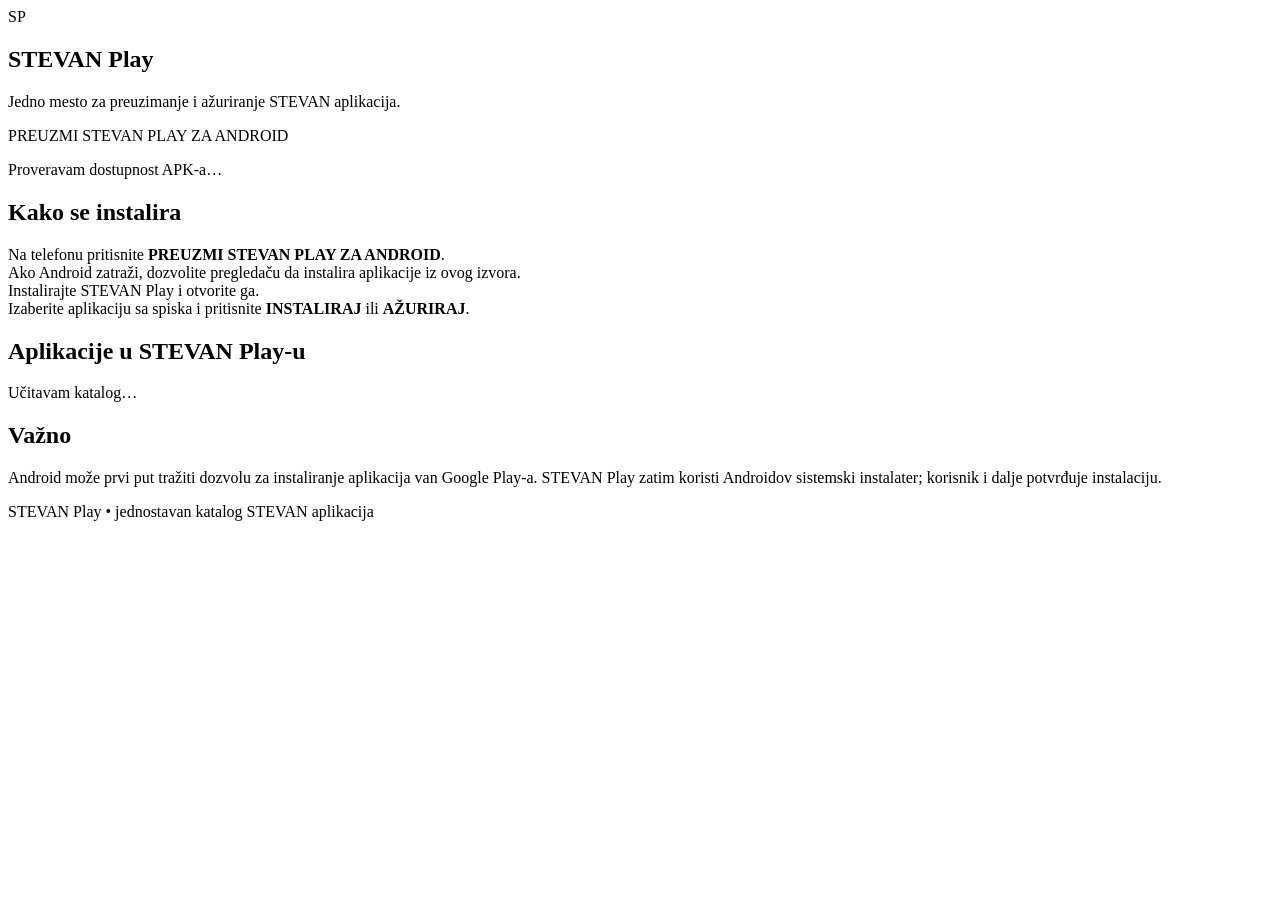
==== index.html @ 6d6dd3e3 "Dodaj početnu STEVAN Play stranicu" ====
<!doctype html>
<html lang="sr-Latn">
<head>
  <meta charset="utf-8">
  <meta name="viewport" content="width=device-width,initial-scale=1,viewport-fit=cover">
  <meta name="theme-color" content="#0b57d0">
  <meta name="description" content="STEVAN Play — jednostavno preuzimanje i ažuriranje STEVAN aplikacija za Android.">
  <title>STEVAN Play</title>
  <link rel="stylesheet" href="assets/style.css">
</head>
<body>
<main class="wrap">
  <section class="hero" aria-labelledby="naslov">
    <div class="logo" aria-hidden="true">SP</div>
    <h1 id="naslov">STEVAN Play</h1>
    <p class="lead">Jedno mesto za preuzimanje i ažuriranje STEVAN aplikacija.</p>
    <a id="downloadBtn" class="download disabled" aria-disabled="true">PREUZMI STEVAN PLAY ZA ANDROID</a>
    <p id="downloadStatus" class="status warn" aria-live="polite">Proveravam dostupnost APK-a…</p>
  </section>

  <section class="card" aria-labelledby="kako">
    <h2 id="kako">Kako se instalira</h2>
    <div class="steps">
      <div class="step">Na telefonu pritisnite <strong>PREUZMI STEVAN PLAY ZA ANDROID</strong>.</div>
      <div class="step">Ako Android zatraži, dozvolite pregledaču da instalira aplikacije iz ovog izvora.</div>
      <div class="step">Instalirajte STEVAN Play i otvorite ga.</div>
      <div class="step">Izaberite aplikaciju sa spiska i pritisnite <strong>INSTALIRAJ</strong> ili <strong>AŽURIRAJ</strong>.</div>
    </div>
  </section>

  <section aria-labelledby="aplikacije">
    <h2 id="aplikacije">Aplikacije u STEVAN Play-u</h2>
    <div id="apps" class="grid"><div class="card">Učitavam katalog…</div></div>
  </section>

  <section class="note" aria-labelledby="bezbednost">
    <h2 id="bezbednost">Važno</h2>
    <p>Android može prvi put tražiti dozvolu za instaliranje aplikacija van Google Play-a. STEVAN Play zatim koristi Androidov sistemski instalater; korisnik i dalje potvrđuje instalaciju.</p>
  </section>
</main>
<footer>STEVAN Play • jednostavan katalog STEVAN aplikacija</footer>
<script src="assets/app.js"></script>
</body>
</html>
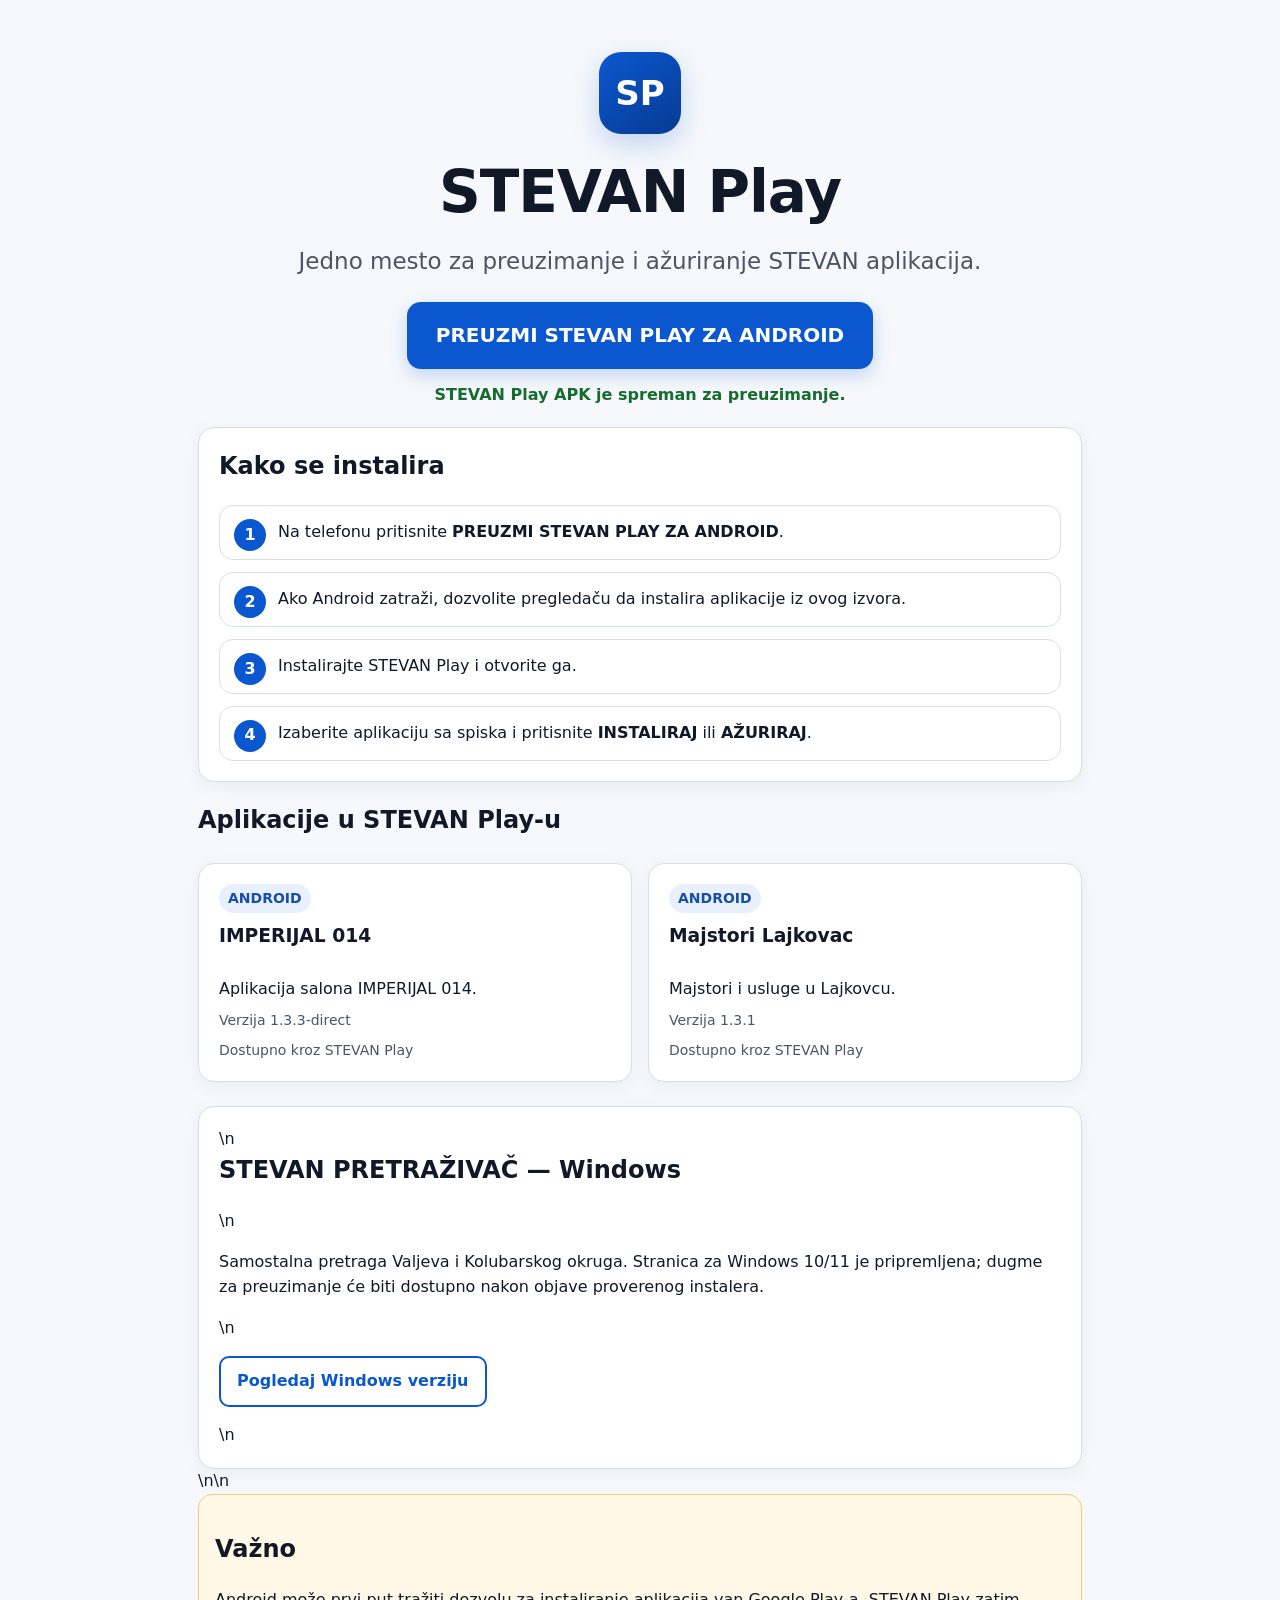
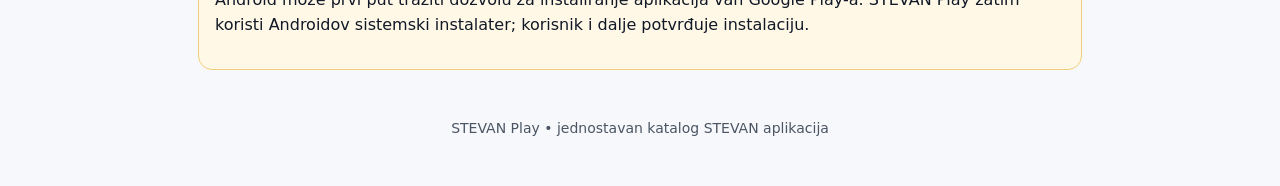
==== commit 58c01a2c: "Link Windows search app staging page from STEVAN Play homepage" ====
--- a/index.html
+++ b/index.html
@@ -33,7 +33,7 @@
     <div id="apps" class="grid"><div class="card">Učitavam katalog…</div></div>
   </section>
 
-  <section class="note" aria-labelledby="bezbednost">
+  <section class="card" aria-labelledby="windows-app">\n    <h2 id="windows-app">STEVAN PRETRAŽIVAČ — Windows</h2>\n    <p>Samostalna pretraga Valjeva i Kolubarskog okruga. Stranica za Windows 10/11 je pripremljena; dugme za preuzimanje će biti dostupno nakon objave proverenog instalera.</p>\n    <p><a class="btn" href="stevan-pretrazivac/">Pogledaj Windows verziju</a></p>\n  </section>\n\n  <section class="note" aria-labelledby="bezbednost">
     <h2 id="bezbednost">Važno</h2>
     <p>Android može prvi put tražiti dozvolu za instaliranje aplikacija van Google Play-a. STEVAN Play zatim koristi Androidov sistemski instalater; korisnik i dalje potvrđuje instalaciju.</p>
   </section>
--- a/assets/style.css
+++ b/assets/style.css
@@ -0,0 +1,30 @@
+:root{--bg:#f6f8fb;--card:#fff;--text:#111827;--muted:#4b5563;--accent:#0b57d0;--accent2:#063b91;--ok:#146c2e;--warn:#8a4b00;--border:#d7dee8;--focus:#ffbf47}
+*{box-sizing:border-box}
+html{scroll-behavior:smooth}
+body{margin:0;font-family:system-ui,-apple-system,"Segoe UI",Roboto,Arial,sans-serif;background:var(--bg);color:var(--text);line-height:1.55}
+a{color:inherit}
+.wrap{max-width:920px;margin:0 auto;padding:18px}
+.hero{padding:34px 0 20px;text-align:center}
+.logo{width:82px;height:82px;border-radius:22px;background:linear-gradient(145deg,var(--accent),var(--accent2));color:#fff;display:grid;place-items:center;margin:0 auto 14px;font-size:34px;font-weight:800;box-shadow:0 10px 28px rgba(11,87,208,.22)}
+h1{font-size:clamp(34px,8vw,58px);margin:0 0 6px;letter-spacing:-1px}
+.lead{font-size:clamp(18px,3.6vw,23px);color:var(--muted);max-width:700px;margin:0 auto 22px}
+.download{display:inline-flex;align-items:center;justify-content:center;min-height:62px;padding:15px 26px;border-radius:14px;background:var(--accent);color:#fff;text-decoration:none;font-size:20px;font-weight:800;border:3px solid transparent;box-shadow:0 6px 18px rgba(11,87,208,.22)}
+.download:hover{background:var(--accent2)}
+.download:focus-visible,.btn:focus-visible,a:focus-visible{outline:4px solid var(--focus);outline-offset:3px}
+.download.disabled{background:#6b7280;cursor:not-allowed;box-shadow:none}
+.status{margin:14px auto 0;max-width:720px;font-weight:700}
+.status.ok{color:var(--ok)}.status.warn{color:var(--warn)}
+.grid{display:grid;grid-template-columns:repeat(auto-fit,minmax(260px,1fr));gap:16px;margin:24px 0}
+.card{background:var(--card);border:1px solid var(--border);border-radius:16px;padding:20px;box-shadow:0 4px 18px rgba(0,0,0,.05)}
+.card h2,.card h3{margin-top:0}
+.steps{counter-reset:step;display:grid;gap:12px}
+.step{position:relative;padding:14px 14px 14px 58px;background:#fff;border:1px solid var(--border);border-radius:14px}
+.step:before{counter-increment:step;content:counter(step);position:absolute;left:14px;top:13px;width:32px;height:32px;border-radius:50%;display:grid;place-items:center;background:var(--accent);color:#fff;font-weight:800}
+.app{display:flex;flex-direction:column;gap:8px}
+.badge{display:inline-block;width:max-content;padding:4px 9px;border-radius:999px;background:#e8f0fe;color:#174ea6;font-weight:700;font-size:14px}
+.meta{color:var(--muted);font-size:14px}
+.btn{display:inline-flex;align-items:center;justify-content:center;min-height:48px;padding:11px 16px;border-radius:10px;border:2px solid var(--accent);color:var(--accent);font-weight:800;text-decoration:none;background:#fff}
+.note{background:#fff8e6;border:1px solid #f0cf7a;border-radius:14px;padding:16px}
+footer{padding:30px 0 46px;color:var(--muted);font-size:14px;text-align:center}
+@media (prefers-reduced-motion:reduce){*{scroll-behavior:auto!important}}
+@media (prefers-color-scheme:dark){:root{--bg:#111827;--card:#1f2937;--text:#f9fafb;--muted:#d1d5db;--border:#374151}.step{background:var(--card)}.note{background:#352b12;border-color:#7a6420}.btn{background:var(--card)}}
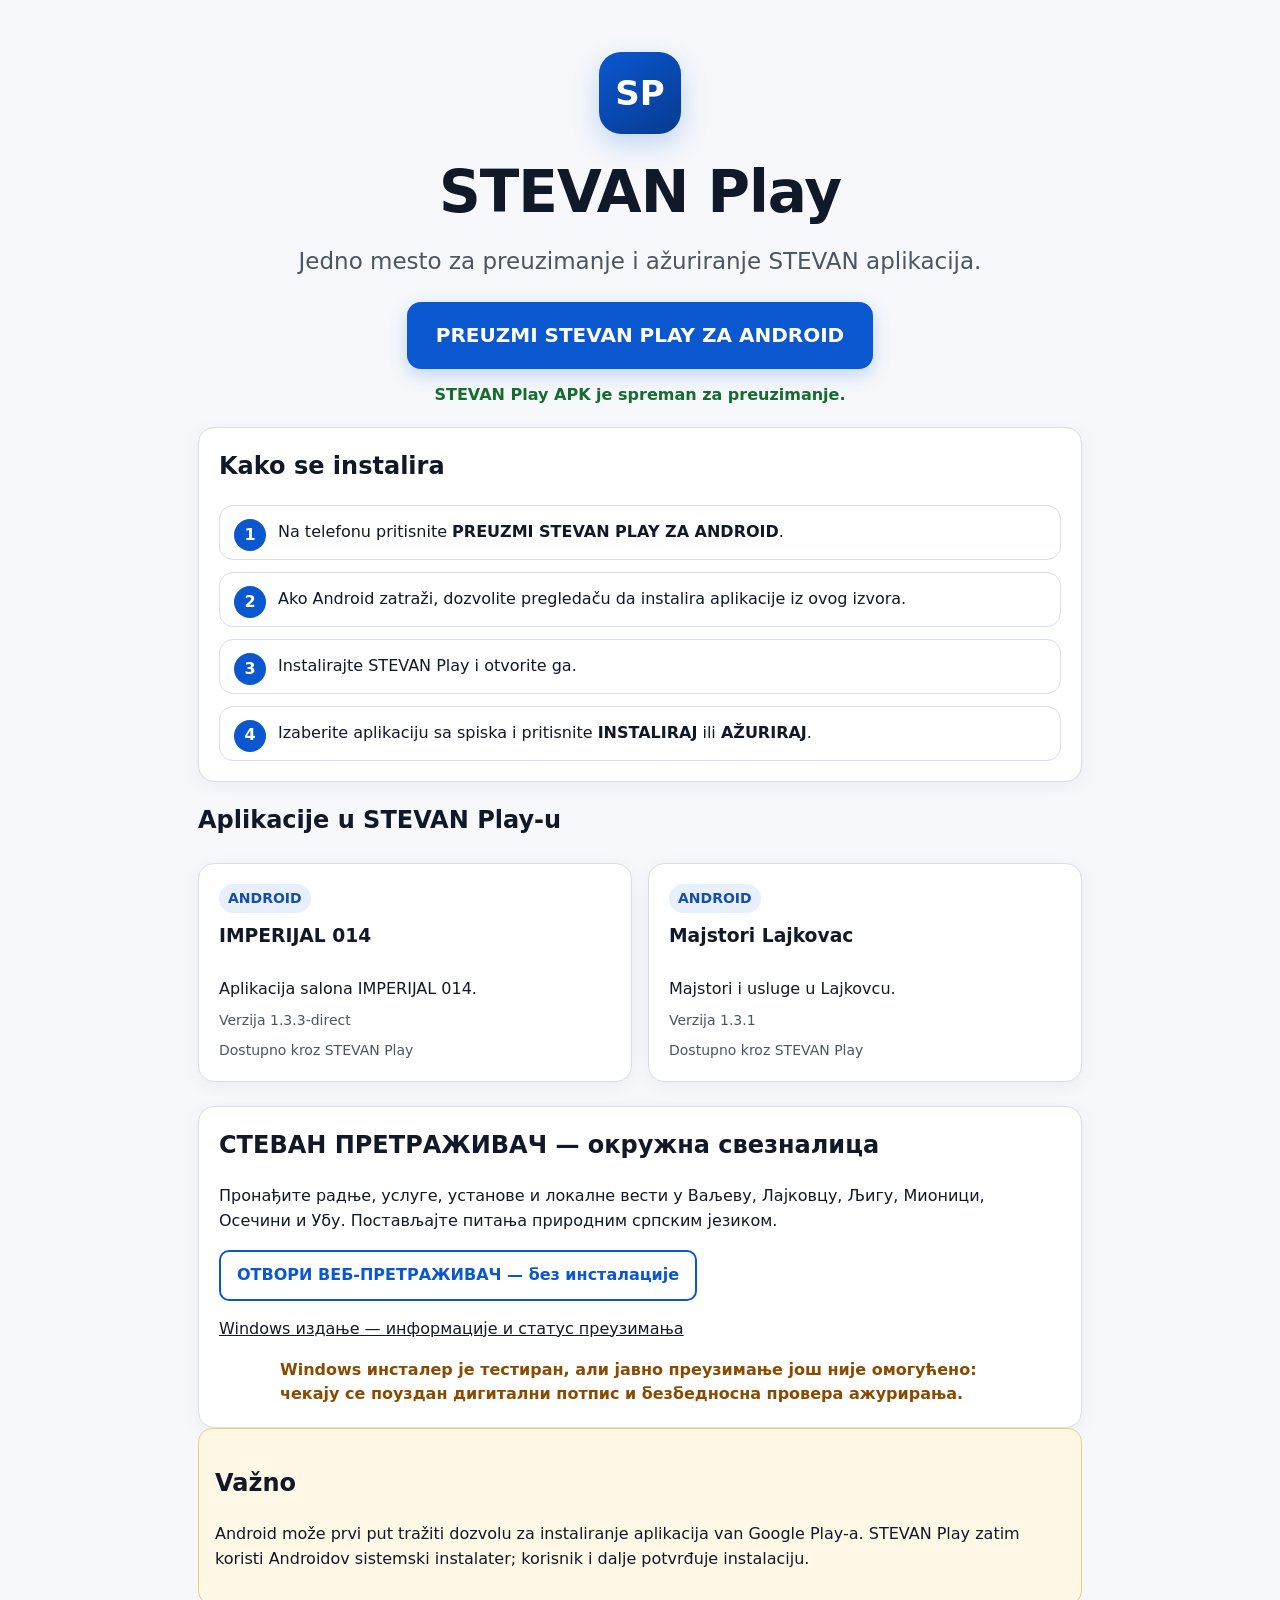
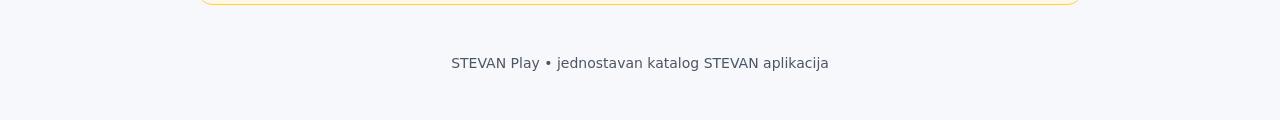
==== commit 5281da48: "STEVAN Play: istakni web pretrazivac i transparentan status Windows instalera" ====
--- a/index.html
+++ b/index.html
@@ -4,7 +4,7 @@
   <meta charset="utf-8">
   <meta name="viewport" content="width=device-width,initial-scale=1,viewport-fit=cover">
   <meta name="theme-color" content="#0b57d0">
-  <meta name="description" content="STEVAN Play — jednostavno preuzimanje i ažuriranje STEVAN aplikacija za Android.">
+  <meta name="description" content="STEVAN Play — preuzimanje STEVAN aplikacija i pristup STEVAN PRETRAŽIVAČU za Kolubarski okrug.">
   <title>STEVAN Play</title>
   <link rel="stylesheet" href="assets/style.css">
 </head>
@@ -33,7 +33,15 @@
     <div id="apps" class="grid"><div class="card">Učitavam katalog…</div></div>
   </section>
 
-  <section class="card" aria-labelledby="windows-app">\n    <h2 id="windows-app">STEVAN PRETRAŽIVAČ — Windows</h2>\n    <p>Samostalna pretraga Valjeva i Kolubarskog okruga. Stranica za Windows 10/11 je pripremljena; dugme za preuzimanje će biti dostupno nakon objave proverenog instalera.</p>\n    <p><a class="btn" href="stevan-pretrazivac/">Pogledaj Windows verziju</a></p>\n  </section>\n\n  <section class="note" aria-labelledby="bezbednost">
+  <section class="card" aria-labelledby="windows-app">
+    <h2 id="windows-app">СТЕВАН ПРЕТРАЖИВАЧ — окружна свезналица</h2>
+    <p>Пронађите радње, услуге, установе и локалне вести у Ваљеву, Лајковцу, Љигу, Мионици, Осечини и Убу. Постављајте питања природним српским језиком.</p>
+    <p><a class="btn" href="https://stevan-kolubara-index.014sita.workers.dev/pretrazivac">ОТВОРИ ВЕБ-ПРЕТРАЖИВАЧ — без инсталације</a></p>
+    <p><a href="stevan-pretrazivac/">Windows издање — информације и статус преузимања</a></p>
+    <p class="status warn">Windows инсталер је тестиран, али јавно преузимање још није омогућено: чекају се поуздан дигитални потпис и безбедносна провера ажурирања.</p>
+  </section>
+
+  <section class="note" aria-labelledby="bezbednost">
     <h2 id="bezbednost">Važno</h2>
     <p>Android može prvi put tražiti dozvolu za instaliranje aplikacija van Google Play-a. STEVAN Play zatim koristi Androidov sistemski instalater; korisnik i dalje potvrđuje instalaciju.</p>
   </section>
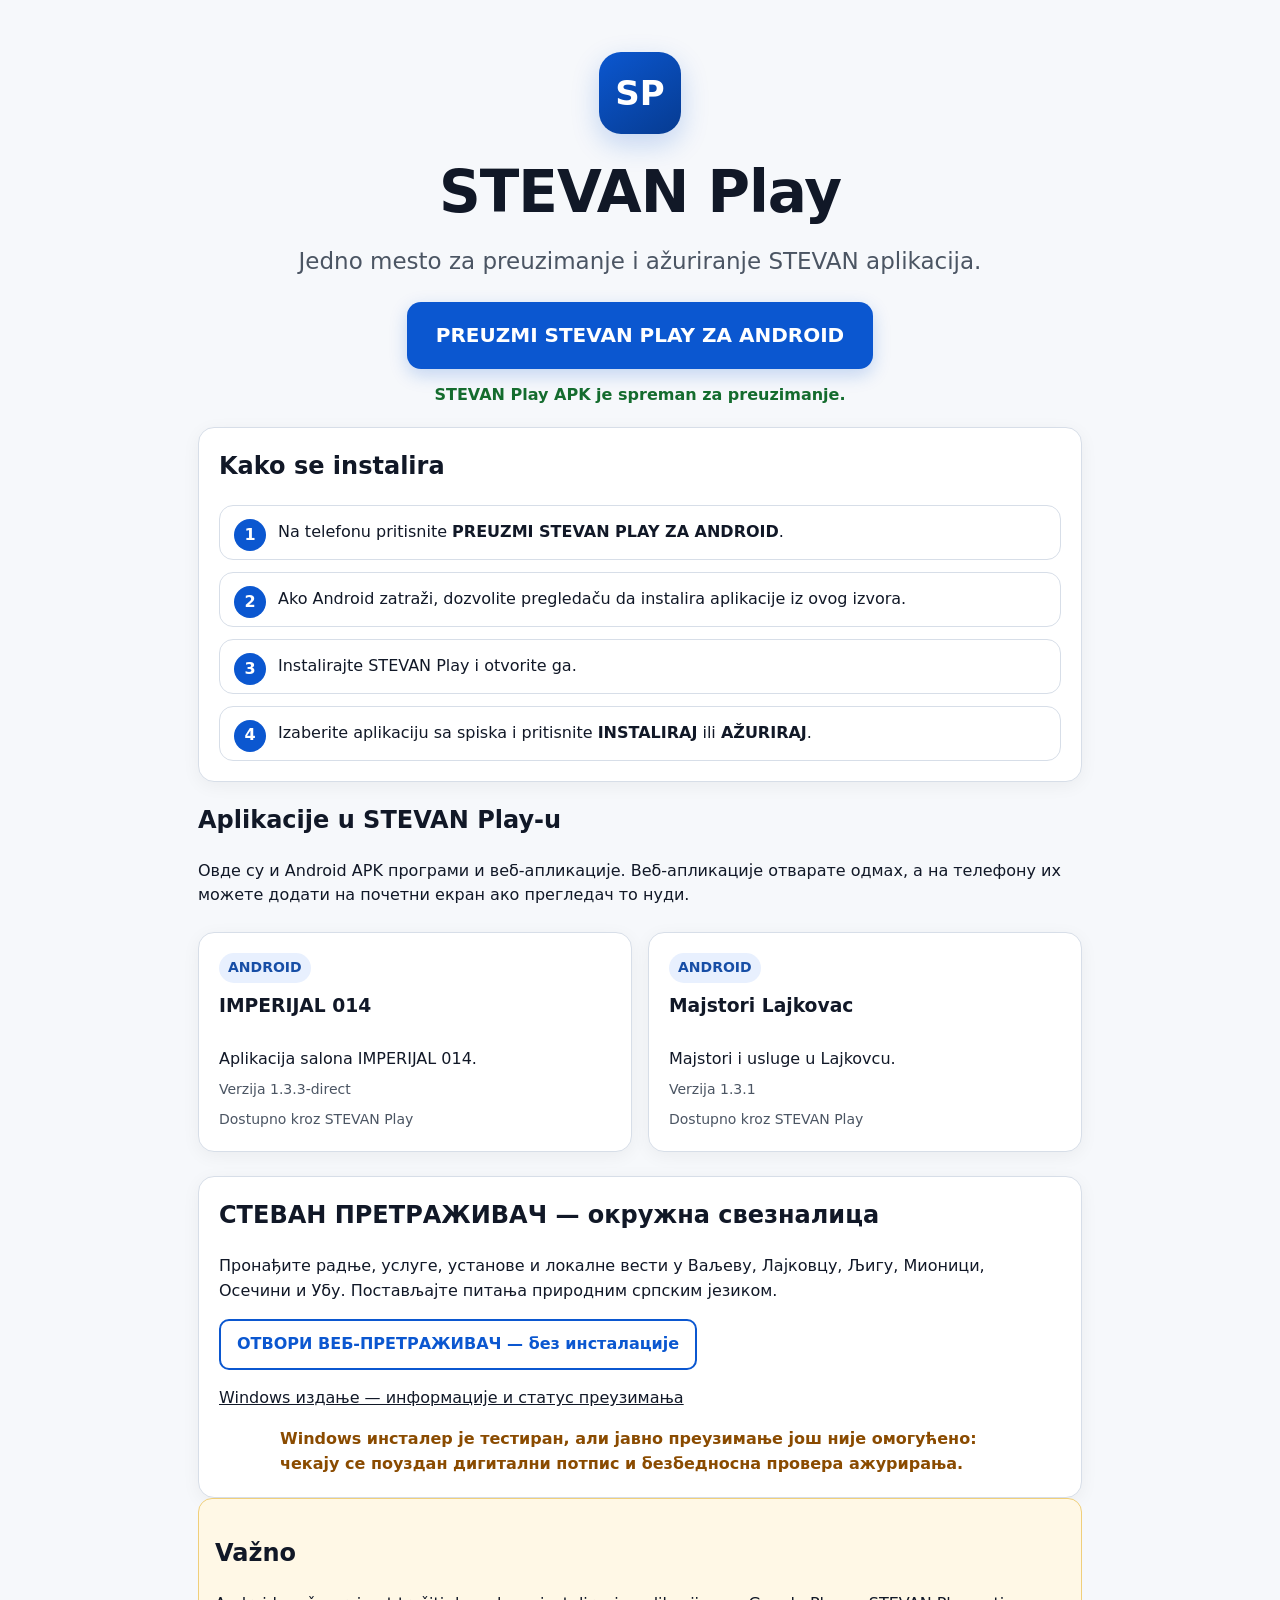
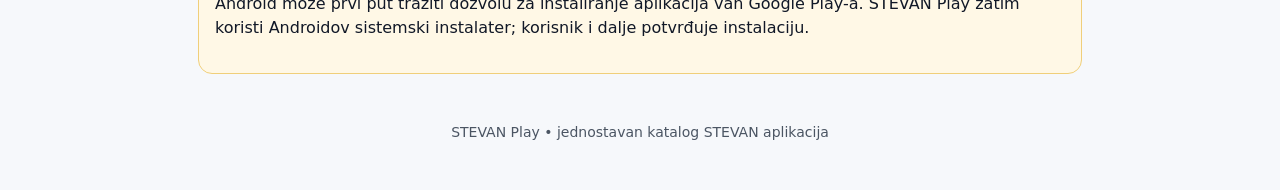
==== commit 29cf27c1: "feat(site): explain Android APK and PWA catalog" ====
--- a/index.html
+++ b/index.html
@@ -30,6 +30,7 @@
 
   <section aria-labelledby="aplikacije">
     <h2 id="aplikacije">Aplikacije u STEVAN Play-u</h2>
+    <p class="catalog-intro">Овде су и Android APK програми и веб-апликације. Веб-апликације отварате одмах, а на телефону их можете додати на почетни екран ако прегледач то нуди.</p>
     <div id="apps" class="grid"><div class="card">Učitavam katalog…</div></div>
   </section>
 
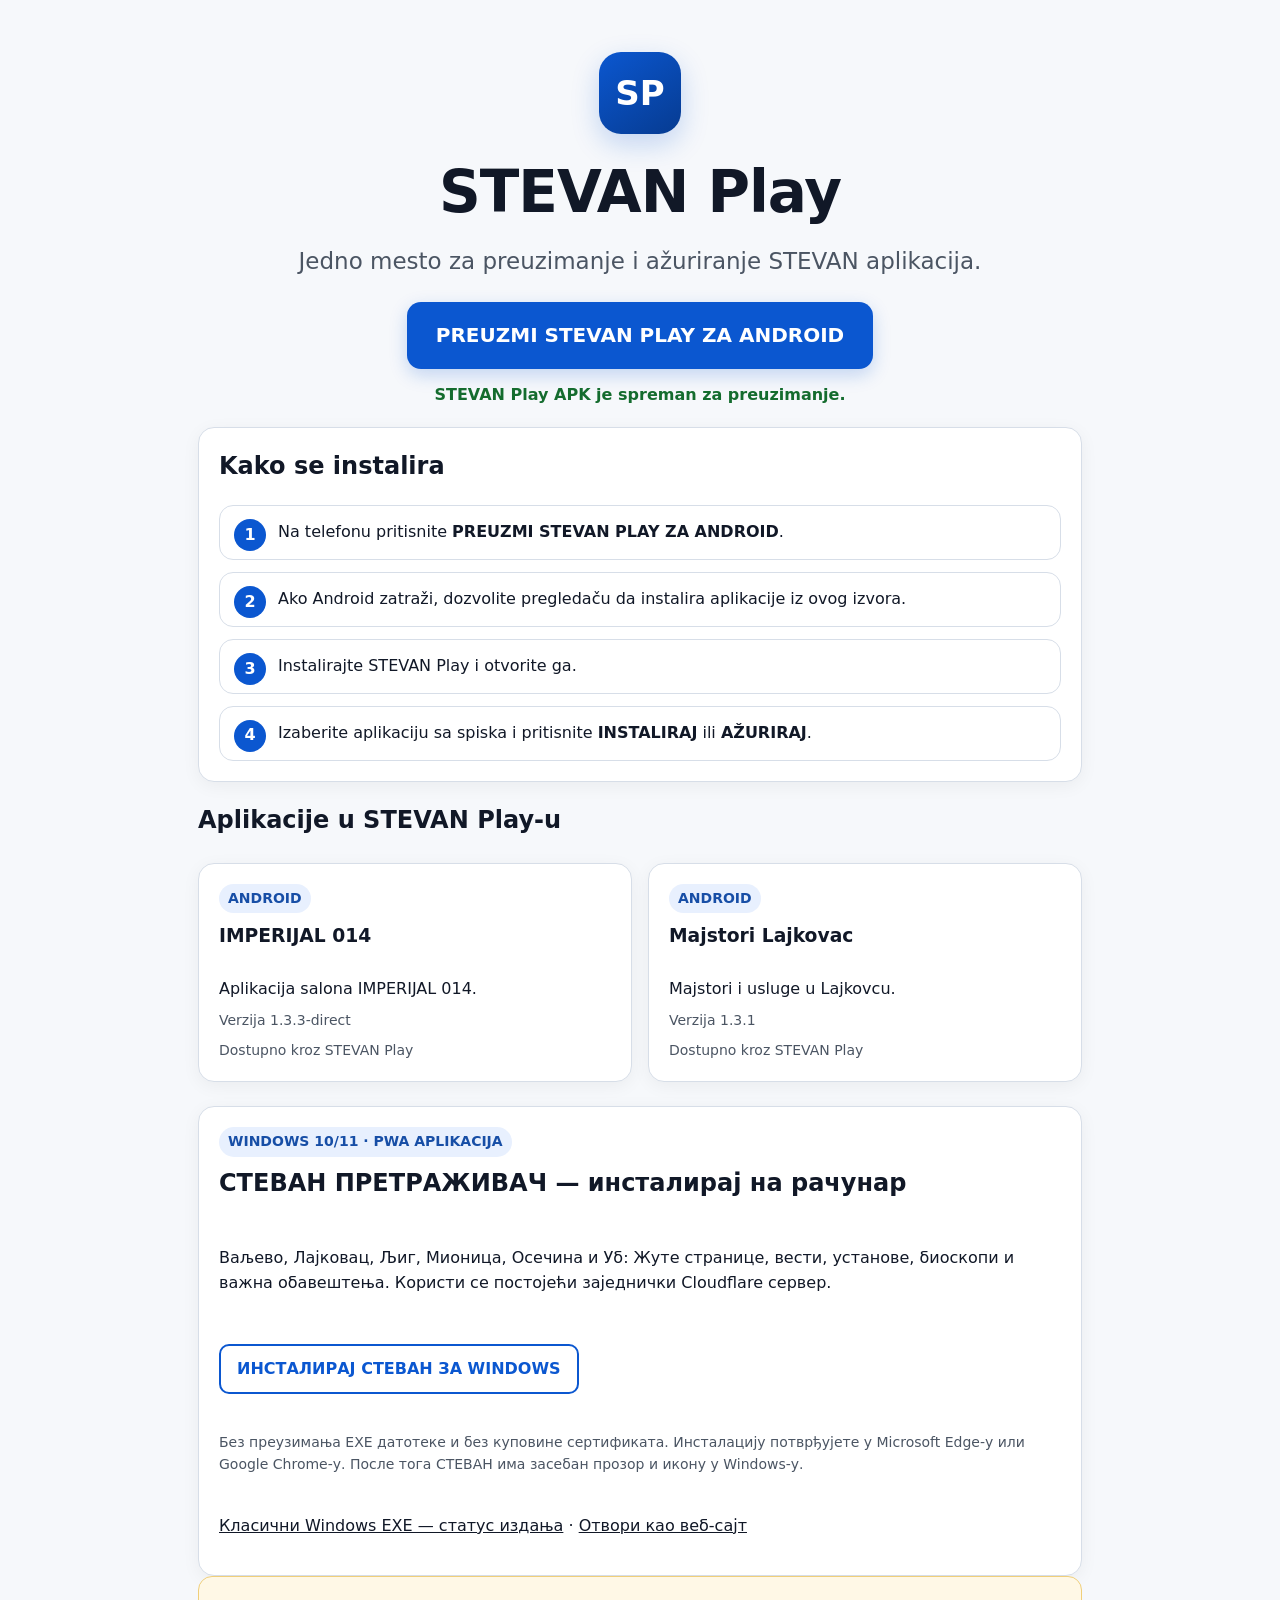
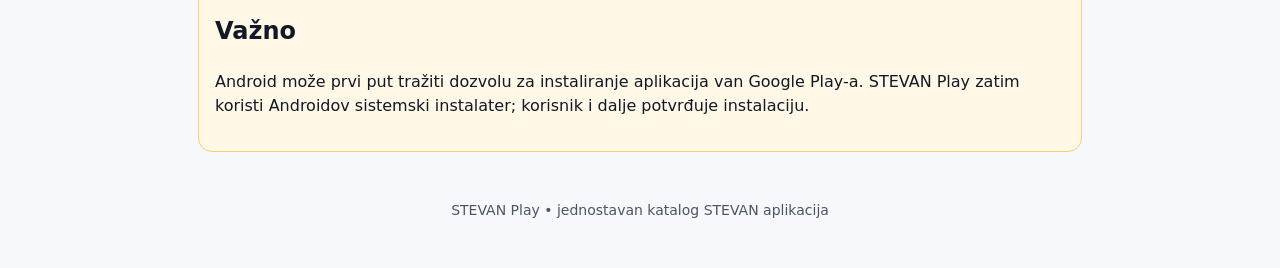
==== commit a5a03466: "feat: add Windows PWA installation card to STEVAN Play" ====
--- a/index.html
+++ b/index.html
@@ -30,16 +30,16 @@
 
   <section aria-labelledby="aplikacije">
     <h2 id="aplikacije">Aplikacije u STEVAN Play-u</h2>
-    <p class="catalog-intro">Овде су и Android APK програми и веб-апликације. Веб-апликације отварате одмах, а на телефону их можете додати на почетни екран ако прегледач то нуди.</p>
     <div id="apps" class="grid"><div class="card">Učitavam katalog…</div></div>
   </section>
 
-  <section class="card" aria-labelledby="windows-app">
-    <h2 id="windows-app">СТЕВАН ПРЕТРАЖИВАЧ — окружна свезналица</h2>
-    <p>Пронађите радње, услуге, установе и локалне вести у Ваљеву, Лајковцу, Љигу, Мионици, Осечини и Убу. Постављајте питања природним српским језиком.</p>
-    <p><a class="btn" href="https://stevan-kolubara-index.014sita.workers.dev/pretrazivac">ОТВОРИ ВЕБ-ПРЕТРАЖИВАЧ — без инсталације</a></p>
-    <p><a href="stevan-pretrazivac/">Windows издање — информације и статус преузимања</a></p>
-    <p class="status warn">Windows инсталер је тестиран, али јавно преузимање још није омогућено: чекају се поуздан дигитални потпис и безбедносна провера ажурирања.</p>
+  <section class="card app" id="windows-pwa" aria-labelledby="windows-pwa-naslov">
+    <span class="badge">WINDOWS 10/11 · PWA APLIKACIJA</span>
+    <h2 id="windows-pwa-naslov">СТЕВАН ПРЕТРАЖИВАЧ — инсталирај на рачунар</h2>
+    <p>Ваљево, Лајковац, Љиг, Мионица, Осечина и Уб: Жуте странице, вести, установе, биоскопи и важна обавештења. Користи се постојећи заједнички Cloudflare сервер.</p>
+    <p><a class="btn" href="stevan-pretrazivac/instaliraj-windows.html">ИНСТАЛИРАЈ СТЕВАН ЗА WINDOWS</a></p>
+    <p class="meta">Без преузимања EXE датотеке и без куповине сертификата. Инсталацију потврђујете у Microsoft Edge-у или Google Chrome-у. После тога СТЕВАН има засебан прозор и икону у Windows-у.</p>
+    <p><a href="stevan-pretrazivac/">Класични Windows EXE — статус издања</a> · <a href="https://stevan-kolubara-index.014sita.workers.dev/pretrazivac" rel="noopener">Отвори као веб-сајт</a></p>
   </section>
 
   <section class="note" aria-labelledby="bezbednost">
--- a/assets/style.css
+++ b/assets/style.css
@@ -28,3 +28,11 @@
 footer{padding:30px 0 46px;color:var(--muted);font-size:14px;text-align:center}
 @media (prefers-reduced-motion:reduce){*{scroll-behavior:auto!important}}
 @media (prefers-color-scheme:dark){:root{--bg:#111827;--card:#1f2937;--text:#f9fafb;--muted:#d1d5db;--border:#374151}.step{background:var(--card)}.note{background:#352b12;border-color:#7a6420}.btn{background:var(--card)}}
+
+/* Podrška za web aplikacije — bez menjanja postojećih APK kartica */
+.badge.web{background:#e5f7f0;color:#075840}
+.catalog-intro{color:var(--muted);margin-top:0}
+.web-install-help{border-top:1px solid var(--border);padding-top:10px;margin-top:6px}
+.web-install-help summary{cursor:pointer;font-weight:700}
+.web-install-help p{font-size:15px;color:var(--muted);margin-bottom:0}
+.app .btn{align-self:flex-start;margin-top:8px}
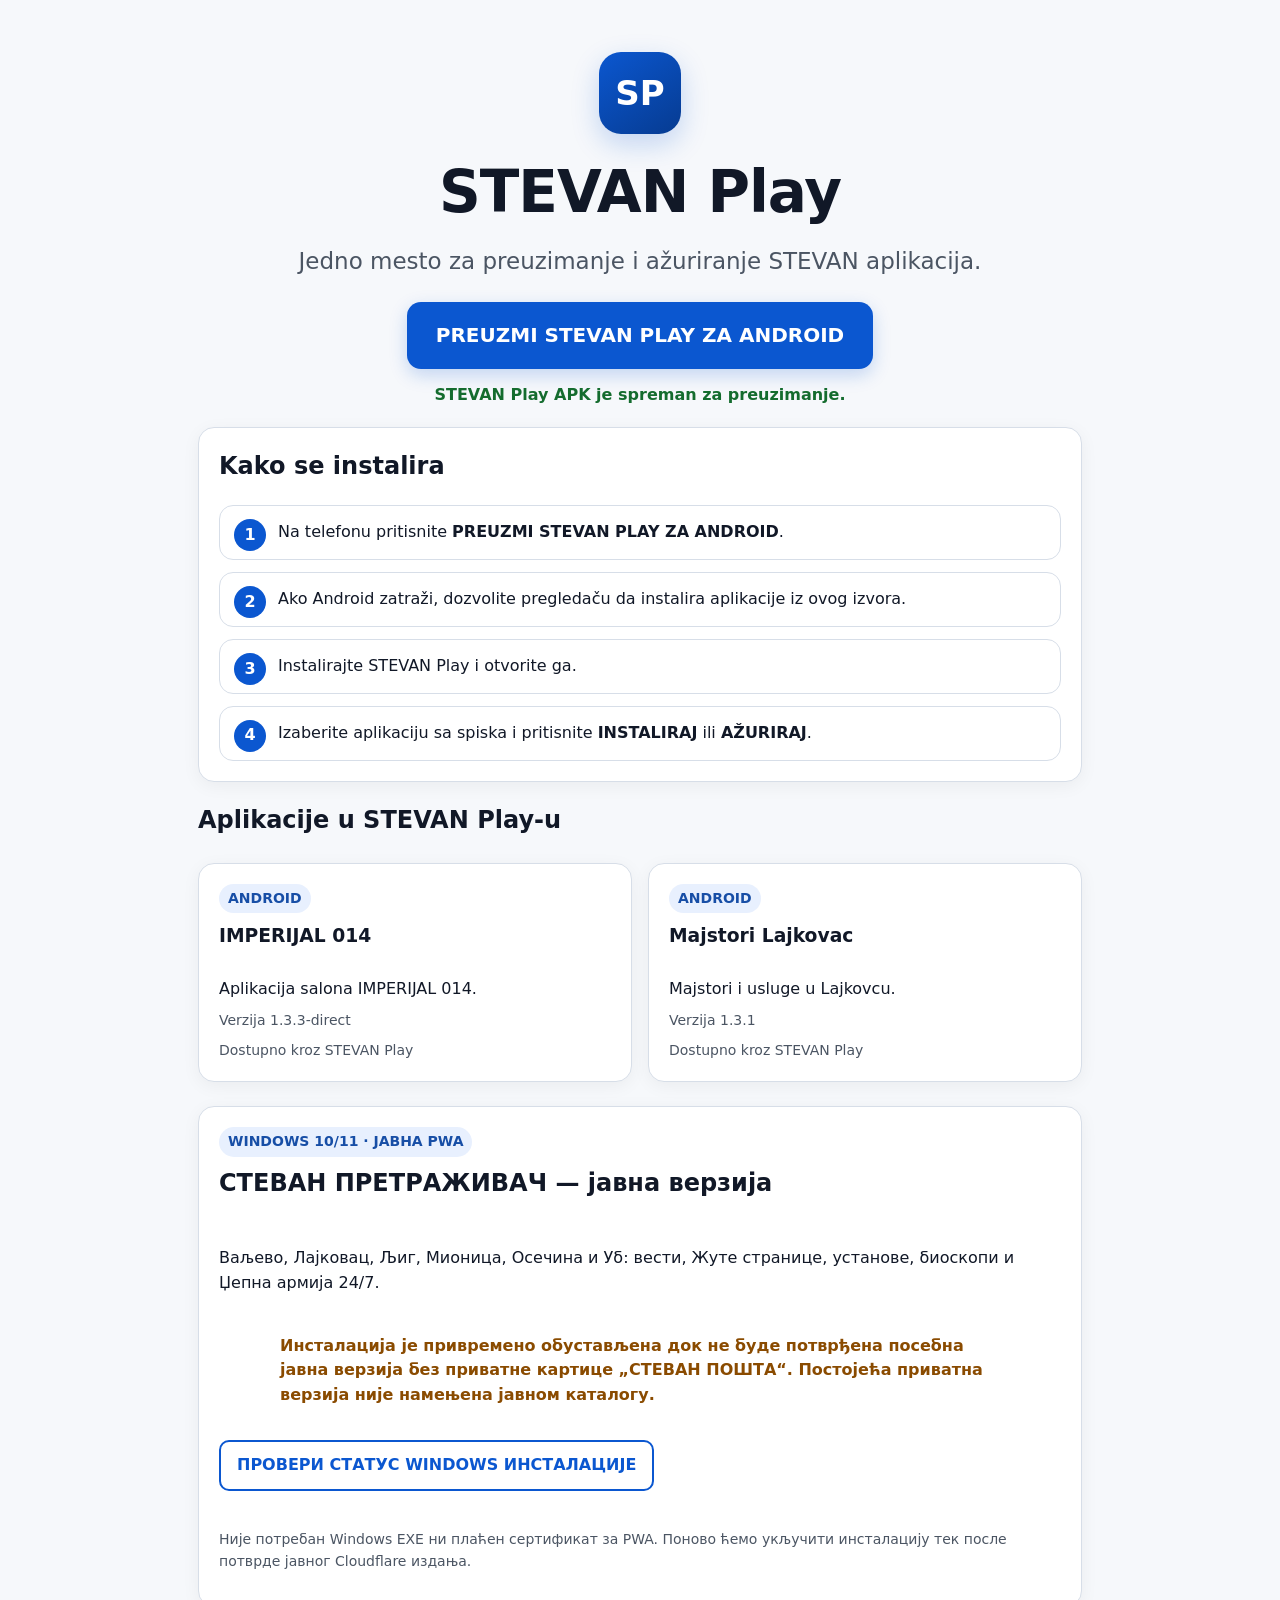
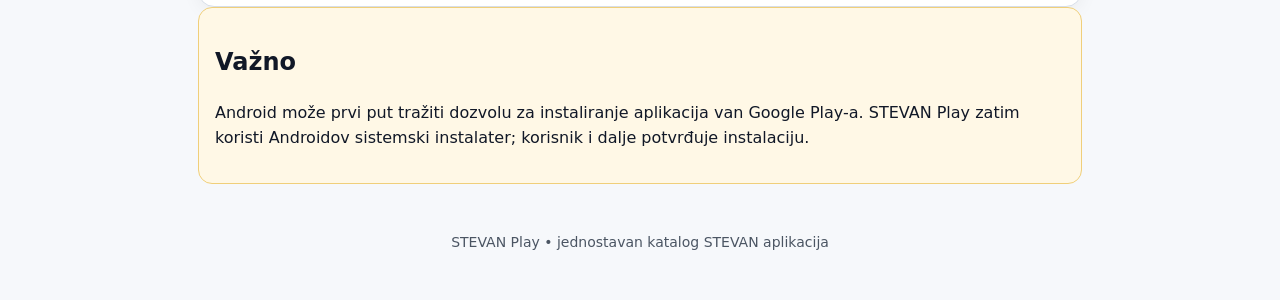
==== commit 62a0b741: "fix: suspend Windows PWA link until mail-free public STEVAN is online" ====
--- a/index.html
+++ b/index.html
@@ -34,12 +34,12 @@
   </section>
 
   <section class="card app" id="windows-pwa" aria-labelledby="windows-pwa-naslov">
-    <span class="badge">WINDOWS 10/11 · PWA APLIKACIJA</span>
-    <h2 id="windows-pwa-naslov">СТЕВАН ПРЕТРАЖИВАЧ — инсталирај на рачунар</h2>
-    <p>Ваљево, Лајковац, Љиг, Мионица, Осечина и Уб: Жуте странице, вести, установе, биоскопи и важна обавештења. Користи се постојећи заједнички Cloudflare сервер.</p>
-    <p><a class="btn" href="stevan-pretrazivac/instaliraj-windows.html">ИНСТАЛИРАЈ СТЕВАН ЗА WINDOWS</a></p>
-    <p class="meta">Без преузимања EXE датотеке и без куповине сертификата. Инсталацију потврђујете у Microsoft Edge-у или Google Chrome-у. После тога СТЕВАН има засебан прозор и икону у Windows-у.</p>
-    <p><a href="stevan-pretrazivac/">Класични Windows EXE — статус издања</a> · <a href="https://stevan-kolubara-index.014sita.workers.dev/pretrazivac" rel="noopener">Отвори као веб-сајт</a></p>
+    <span class="badge">WINDOWS 10/11 · ЈАВНА PWA</span>
+    <h2 id="windows-pwa-naslov">СТЕВАН ПРЕТРАЖИВАЧ — јавна верзија</h2>
+    <p>Ваљево, Лајковац, Љиг, Мионица, Осечина и Уб: вести, Жуте странице, установе, биоскопи и Џепна армија 24/7.</p>
+    <p class="status warn" role="status">Инсталација је привремено обустављена док не буде потврђена посебна јавна верзија <strong>без приватне картице „СТЕВАН ПОШТА“</strong>. Постојећа приватна верзија није намењена јавном каталогу.</p>
+    <p><a class="btn" href="stevan-pretrazivac/instaliraj-windows.html">ПРОВЕРИ СТАТУС WINDOWS ИНСТАЛАЦИЈЕ</a></p>
+    <p class="meta">Није потребан Windows EXE ни плаћен сертификат за PWA. Поново ћемо укључити инсталацију тек после потврде јавног Cloudflare издања.</p>
   </section>
 
   <section class="note" aria-labelledby="bezbednost">
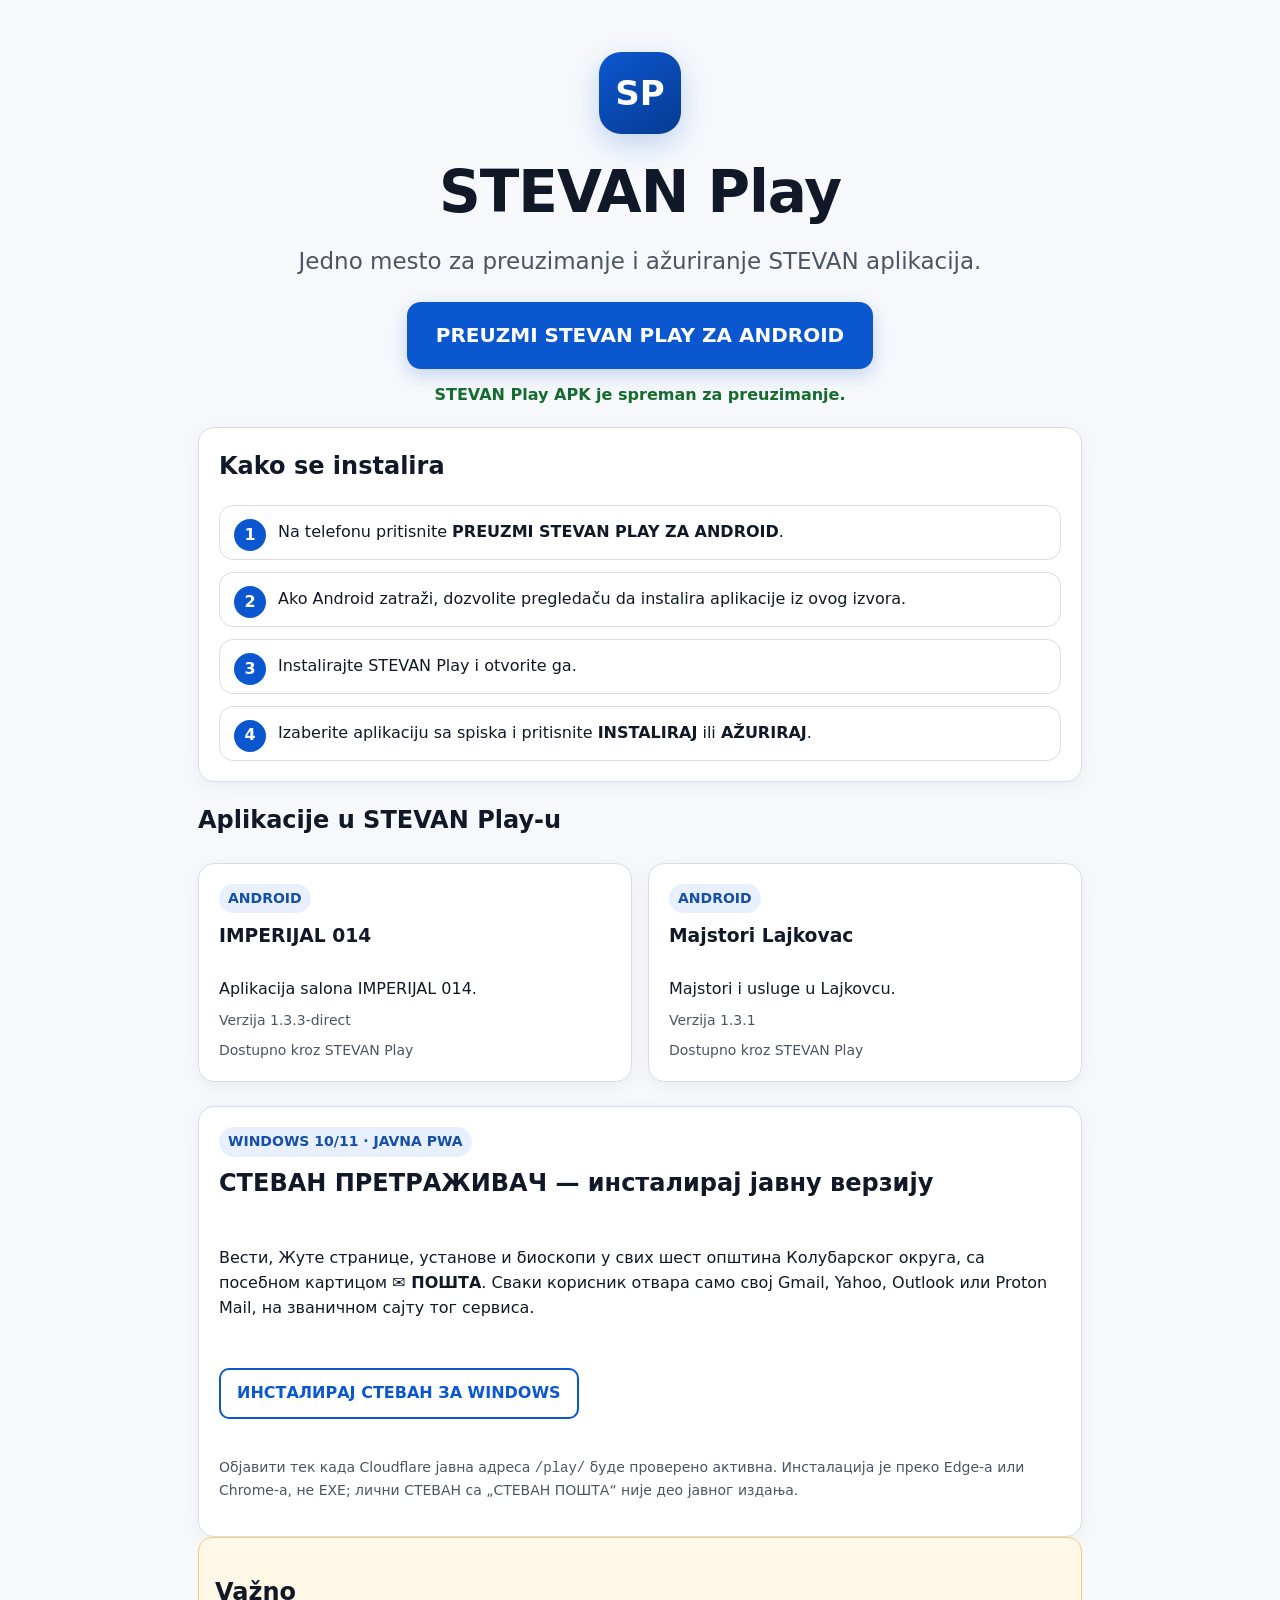
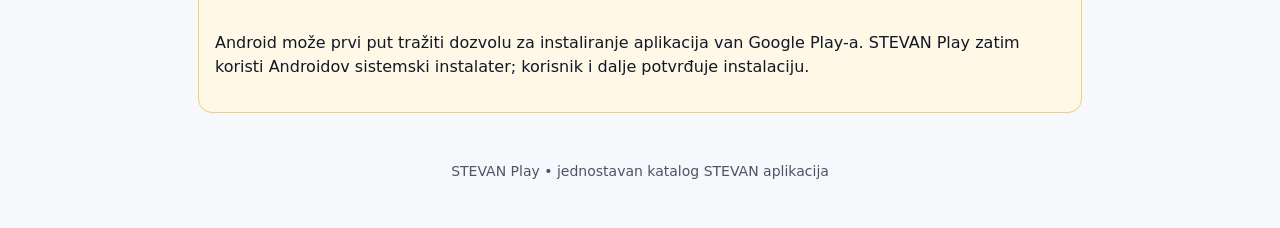
==== commit 8a4a2e29: "stage: public STEVAN Play PWA with generic user mail links (not owner mail)" ====
--- a/index.html
+++ b/index.html
@@ -34,12 +34,11 @@
   </section>
 
   <section class="card app" id="windows-pwa" aria-labelledby="windows-pwa-naslov">
-    <span class="badge">WINDOWS 10/11 · ЈАВНА PWA</span>
-    <h2 id="windows-pwa-naslov">СТЕВАН ПРЕТРАЖИВАЧ — јавна верзија</h2>
-    <p>Ваљево, Лајковац, Љиг, Мионица, Осечина и Уб: вести, Жуте странице, установе, биоскопи и Џепна армија 24/7.</p>
-    <p class="status warn" role="status">Инсталација је привремено обустављена док не буде потврђена посебна јавна верзија <strong>без приватне картице „СТЕВАН ПОШТА“</strong>. Постојећа приватна верзија није намењена јавном каталогу.</p>
-    <p><a class="btn" href="stevan-pretrazivac/instaliraj-windows.html">ПРОВЕРИ СТАТУС WINDOWS ИНСТАЛАЦИЈЕ</a></p>
-    <p class="meta">Није потребан Windows EXE ни плаћен сертификат за PWA. Поново ћемо укључити инсталацију тек после потврде јавног Cloudflare издања.</p>
+    <span class="badge">WINDOWS 10/11 · JAVNA PWA</span>
+    <h2 id="windows-pwa-naslov">СТЕВАН ПРЕТРАЖИВАЧ — инсталирај јавну верзију</h2>
+    <p>Вести, Жуте странице, установе и биоскопи у свих шест општина Колубарског округа, са посебном картицом <strong>✉ ПОШТА</strong>. Сваки корисник отвара само свој Gmail, Yahoo, Outlook или Proton Mail, на званичном сајту тог сервиса.</p>
+    <p><a class="btn" href="stevan-pretrazivac/instaliraj-windows.html">ИНСТАЛИРАЈ СТЕВАН ЗА WINDOWS</a></p>
+    <p class="meta">Објавити тек када Cloudflare јавна адреса <code>/play/</code> буде проверено активна. Инсталација је преко Edge-а или Chrome-а, не EXE; лични СТЕВАН са „СТЕВАН ПОШТА“ није део јавног издања.</p>
   </section>
 
   <section class="note" aria-labelledby="bezbednost">
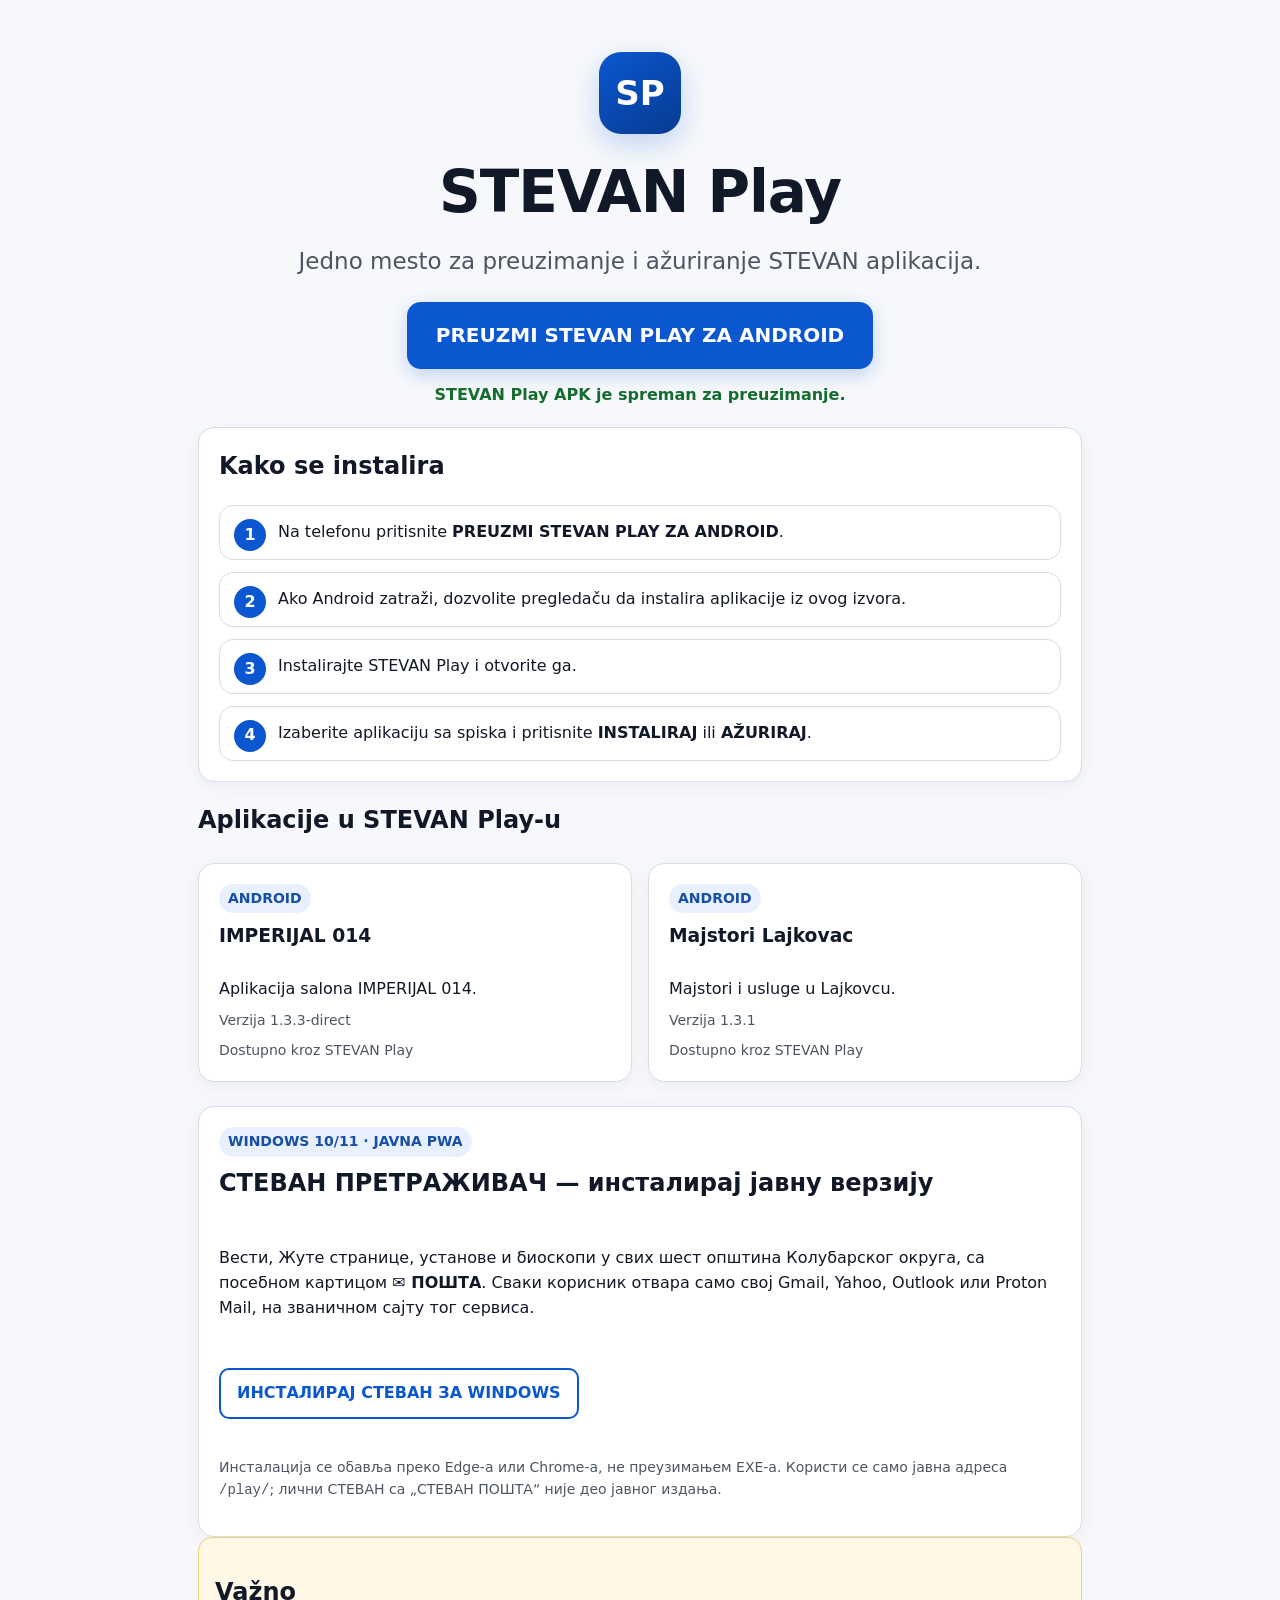
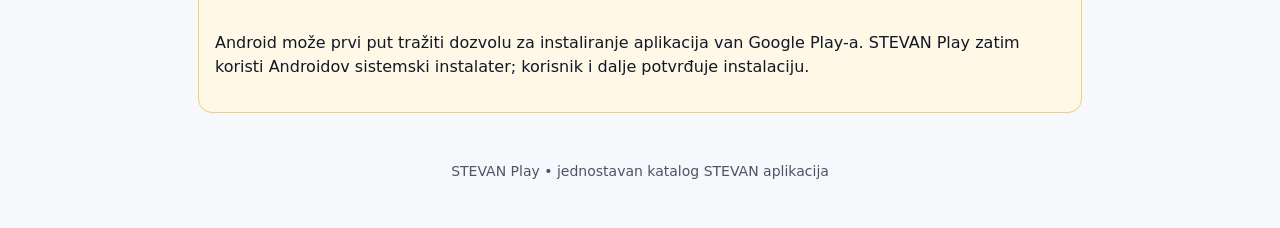
==== commit fc054ea2: "docs: remove stale pre-deployment notices after owner confirmed public 1.6.7" ====
--- a/index.html
+++ b/index.html
@@ -38,7 +38,7 @@
     <h2 id="windows-pwa-naslov">СТЕВАН ПРЕТРАЖИВАЧ — инсталирај јавну верзију</h2>
     <p>Вести, Жуте странице, установе и биоскопи у свих шест општина Колубарског округа, са посебном картицом <strong>✉ ПОШТА</strong>. Сваки корисник отвара само свој Gmail, Yahoo, Outlook или Proton Mail, на званичном сајту тог сервиса.</p>
     <p><a class="btn" href="stevan-pretrazivac/instaliraj-windows.html">ИНСТАЛИРАЈ СТЕВАН ЗА WINDOWS</a></p>
-    <p class="meta">Објавити тек када Cloudflare јавна адреса <code>/play/</code> буде проверено активна. Инсталација је преко Edge-а или Chrome-а, не EXE; лични СТЕВАН са „СТЕВАН ПОШТА“ није део јавног издања.</p>
+    <p class="meta">Инсталација се обавља преко Edge-а или Chrome-а, не преузимањем EXE-а. Користи се само јавна адреса <code>/play/</code>; лични СТЕВАН са „СТЕВАН ПОШТА“ није део јавног издања.</p>
   </section>
 
   <section class="note" aria-labelledby="bezbednost">
